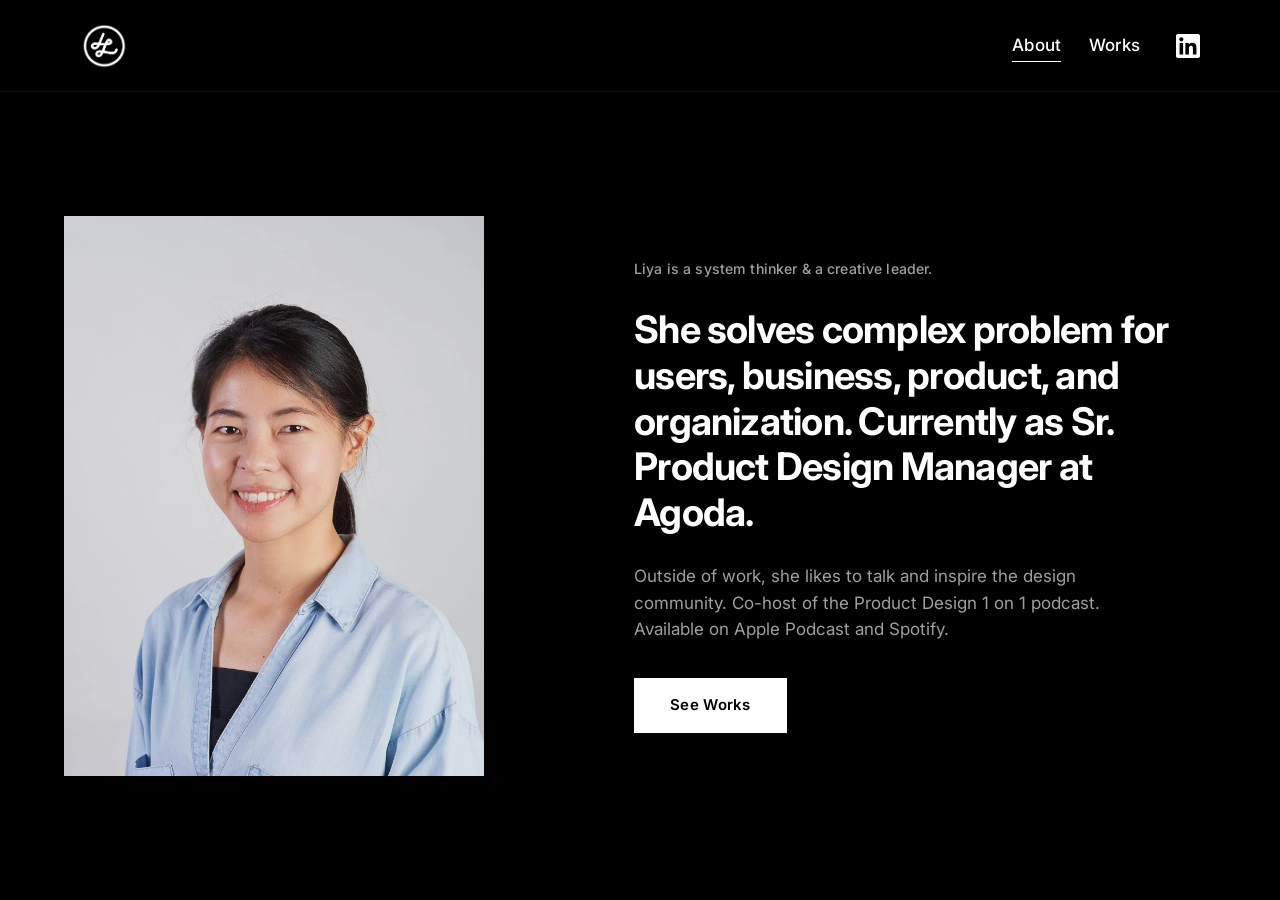
==== index.html @ 6d8e5030 "Initial site" ====
<!DOCTYPE html>
<html lang="en">
  <head>
    <meta charset="UTF-8" />
    <meta name="viewport" content="width=device-width, initial-scale=1.0" />
    <title>Liya — Product Design</title>
    <link rel="preconnect" href="https://fonts.googleapis.com" />
    <link rel="preconnect" href="https://fonts.gstatic.com" crossorigin />
    <link
      href="https://fonts.googleapis.com/css2?family=Inter:wght@400;500;600;700&display=swap"
      rel="stylesheet"
    />
    <link rel="stylesheet" href="styles.css" />
    <link rel="stylesheet" href="site-header.css" />
  </head>
  <body class="site-shell">
    <header class="site-nav" id="site-nav">
      <div class="site-nav__inner">
        <a class="site-nav__logo" href="index.html" aria-label="Liya — Home">
          <img src="assets/logo.png" alt="" width="80" height="80" />
        </a>
        <div class="site-nav__menu">
          <ul class="site-nav__links">
            <li class="site-nav__item">
              <a
                class="site-nav__link site-nav__link--active"
                href="index.html"
                aria-current="page"
                >About</a
              >
            </li>
            <li class="site-nav__item">
              <a class="site-nav__link" href="works.html">Works</a>
            </li>
          </ul>
          <a
            class="site-nav__social"
            href="https://www.linkedin.com/in/"
            target="_blank"
            rel="noopener noreferrer"
            aria-label="LinkedIn"
          >
            <svg viewBox="0 0 24 24" width="24" height="24" aria-hidden="true">
              <path
                fill="currentColor"
                d="M20.447 20.452h-3.554v-5.569c0-1.328-.027-3.037-1.852-3.037-1.853 0-2.136 1.445-2.136 2.939v5.667H9.351V9h3.414v1.561h.046c.477-.9 1.637-1.85 3.37-1.85 3.601 0 4.267 2.37 4.267 5.455v6.286zM5.337 7.433c-1.144 0-2.063-.926-2.063-2.065 0-1.138.92-2.063 2.063-2.063 1.14 0 2.064.925 2.064 2.063 0 1.139-.925 2.065-2.064 2.065zm1.782 13.019H3.555V9h3.564v11.452zM22 0H2C.9 0 0 .9 0 2v20c0 1.1.9 2 2 2h20c1.1 0 2-.9 2-2V2c0-1.1-.9-2-2-2z"
              />
            </svg>
          </a>
        </div>
      </div>
    </header>
    <main class="hero">
      <div class="hero__inner">
        <div class="hero__visual">
          <img
            class="hero__photo"
            src="assets/headshot.png"
            alt="Portrait of Liya"
            width="560"
            height="720"
          />
        </div>
        <div class="hero__content">
          <p class="hero__tagline">
            Liya is a system thinker &amp; a creative leader.
          </p>
          <h1 class="hero__headline">
            She solves complex problem for users, business, product, and
            organization. Currently as Sr. Product Design Manager at Agoda.
          </h1>
          <p class="hero__secondary">
            Outside of work, she likes to talk and inspire the design community.
            Co-host of the Product Design 1 on 1 podcast. Available on Apple
            Podcast and Spotify.
          </p>
          <a class="hero__cta" href="works.html">See Works</a>
        </div>
      </div>
    </main>
    <script src="site-header.js" defer></script>
  </body>
</html>
---- styles.css ----
*,
*::before,
*::after {
  box-sizing: border-box;
}

:root {
  --site-header-height: 5.75rem;
}

html {
  -webkit-text-size-adjust: 100%;
}

body {
  margin: 0;
  min-height: 100dvh;
  font-family: "Inter", system-ui, -apple-system, sans-serif;
  background: #000000;
  color: #ffffff;
  line-height: 1.5;
  -webkit-font-smoothing: antialiased;
}

.hero {
  min-height: calc(100dvh - var(--site-header-height, 5.75rem));
  display: flex;
  align-items: center;
  justify-content: center;
  padding: clamp(2rem, 6vw, 5rem) clamp(1.5rem, 5vw, 4rem);
}

.hero__inner {
  width: 100%;
  max-width: 1200px;
  display: grid;
  grid-template-columns: minmax(0, 1fr) minmax(0, 1.15fr);
  gap: clamp(2rem, 5vw, 4.5rem);
  align-items: center;
}

.hero__visual {
  display: flex;
  justify-content: flex-start;
  align-items: center;
}

.hero__photo {
  width: 100%;
  max-width: 420px;
  height: auto;
  display: block;
  object-fit: cover;
  aspect-ratio: 3 / 4;
}

.hero__content {
  display: flex;
  flex-direction: column;
  align-items: flex-start;
  gap: clamp(1.25rem, 3vw, 1.75rem);
}

.hero__tagline {
  margin: 0;
  font-size: clamp(0.8125rem, 1.1vw, 0.9375rem);
  font-weight: 500;
  letter-spacing: 0.01em;
  color: #a0a0a0;
  line-height: 1.45;
}

.hero__headline {
  margin: 0;
  font-size: clamp(1.5rem, 3.2vw, 2.375rem);
  font-weight: 700;
  line-height: 1.2;
  letter-spacing: -0.02em;
  color: #ffffff;
  max-width: 32ch;
}

.hero__secondary {
  margin: 0;
  font-size: clamp(0.9375rem, 1.35vw, 1.0625rem);
  font-weight: 400;
  color: #a0a0a0;
  line-height: 1.55;
  max-width: 48ch;
}

.hero__cta {
  margin-top: 0.5rem;
  display: inline-flex;
  align-items: center;
  justify-content: center;
  padding: 1rem 2.25rem;
  font-size: 0.9375rem;
  font-weight: 600;
  letter-spacing: 0.02em;
  color: #000000;
  background: #ffffff;
  text-decoration: none;
  border-radius: 0;
  border: none;
  transition: opacity 0.2s ease, transform 0.2s ease;
}

.hero__cta:hover {
  opacity: 0.92;
}

.hero__cta:focus-visible {
  outline: 2px solid #ffffff;
  outline-offset: 3px;
}

@media (max-width: 900px) {
  .hero__inner {
    grid-template-columns: 1fr;
    text-align: left;
  }

  .hero__visual {
    justify-content: center;
  }

  .hero__photo {
    max-width: min(320px, 70vw);
  }

  .hero__content {
    align-items: flex-start;
  }

  .hero__headline {
    max-width: none;
  }
}
---- site-header.css ----
/* Global top navigation — fixed, hide on scroll down / show on scroll up */

.site-shell {
  --header-offset: var(--site-header-height);
  padding-top: var(--header-offset);
  transition: padding-top 0.35s cubic-bezier(0.25, 0.46, 0.45, 0.94);
}

.site-shell.site-shell--nav-hidden {
  --header-offset: 0;
}

.site-nav {
  position: fixed;
  top: 0;
  left: 0;
  right: 0;
  z-index: 1000;
  height: var(--site-header-height);
  display: flex;
  align-items: center;
  background: #000000;
  border-bottom: 1px solid rgba(255, 255, 255, 0.06);
  transform: translateY(0);
  transition: transform 0.35s cubic-bezier(0.25, 0.46, 0.45, 0.94);
}

.site-shell.site-shell--nav-hidden .site-nav {
  transform: translateY(-100%);
}

.site-nav__inner {
  width: 100%;
  max-width: 1200px;
  margin: 0 auto;
  padding: 0 clamp(1.25rem, 4vw, 2.5rem);
  display: flex;
  align-items: center;
  justify-content: space-between;
  gap: 1.5rem;
}

.site-nav__logo {
  display: flex;
  align-items: center;
  justify-content: center;
  flex-shrink: 0;
  text-decoration: none;
  opacity: 1;
  transition: opacity 0.2s ease;
}

.site-nav__logo:hover {
  opacity: 0.85;
}

.site-nav__logo:focus-visible {
  outline: 2px solid #ffffff;
  outline-offset: 4px;
}

.site-nav__logo img {
  display: block;
  height: 3rem;
  width: auto;
}

.site-nav__menu {
  display: flex;
  align-items: center;
  gap: clamp(1.25rem, 3vw, 2.25rem);
}

.site-nav__links {
  display: flex;
  align-items: center;
  gap: clamp(1rem, 2.5vw, 1.75rem);
  list-style: none;
  margin: 0;
  padding: 0;
}

.site-nav__item {
  margin: 0;
}

.site-nav__link {
  position: relative;
  display: inline-block;
  font-size: 1.0625rem;
  font-weight: 500;
  color: #ffffff;
  text-decoration: none;
  letter-spacing: 0.01em;
  padding: 0.25rem 0;
  transition: color 0.2s ease;
}

.site-nav__link:hover {
  color: #a0a0a0;
}

.site-nav__link:focus-visible {
  outline: 2px solid #ffffff;
  outline-offset: 4px;
}

.site-nav__link::after {
  content: "";
  position: absolute;
  left: 0;
  right: 0;
  bottom: 0;
  height: 1px;
  background: #ffffff;
  transform: scaleX(0);
  transform-origin: left;
  transition: transform 0.25s ease;
}

.site-nav__link:hover::after,
.site-nav__link.site-nav__link--active::after {
  transform: scaleX(1);
}

.site-nav__link.site-nav__link--active {
  color: #ffffff;
}

.site-nav__link.site-nav__link--active:hover {
  color: #ffffff;
}

.site-nav__social {
  display: flex;
  align-items: center;
  justify-content: center;
  color: #ffffff;
  text-decoration: none;
  transition: color 0.2s ease, opacity 0.2s ease;
}

.site-nav__social:hover {
  color: #a0a0a0;
}

.site-nav__social:focus-visible {
  outline: 2px solid #ffffff;
  outline-offset: 4px;
}

.site-nav__social svg {
  display: block;
  width: 1.5rem;
  height: 1.5rem;
}

.simple-page {
  max-width: 42rem;
  margin: 0 auto;
  padding: clamp(1.5rem, 4vw, 2.5rem) clamp(1.5rem, 5vw, 4rem)
    clamp(3rem, 8vw, 5rem);
}

.simple-page__title {
  margin: 0 0 0.75rem;
  font-size: clamp(1.5rem, 3vw, 2rem);
  font-weight: 600;
  letter-spacing: -0.02em;
  color: #ffffff;
}

.simple-page__lead {
  margin: 0;
  font-size: 1rem;
  color: #a0a0a0;
  line-height: 1.6;
}

@media (prefers-reduced-motion: reduce) {
  .site-shell {
    transition: none;
  }

  .site-nav {
    transition: none;
  }

  .site-nav__link::after {
    transition: none;
  }
}
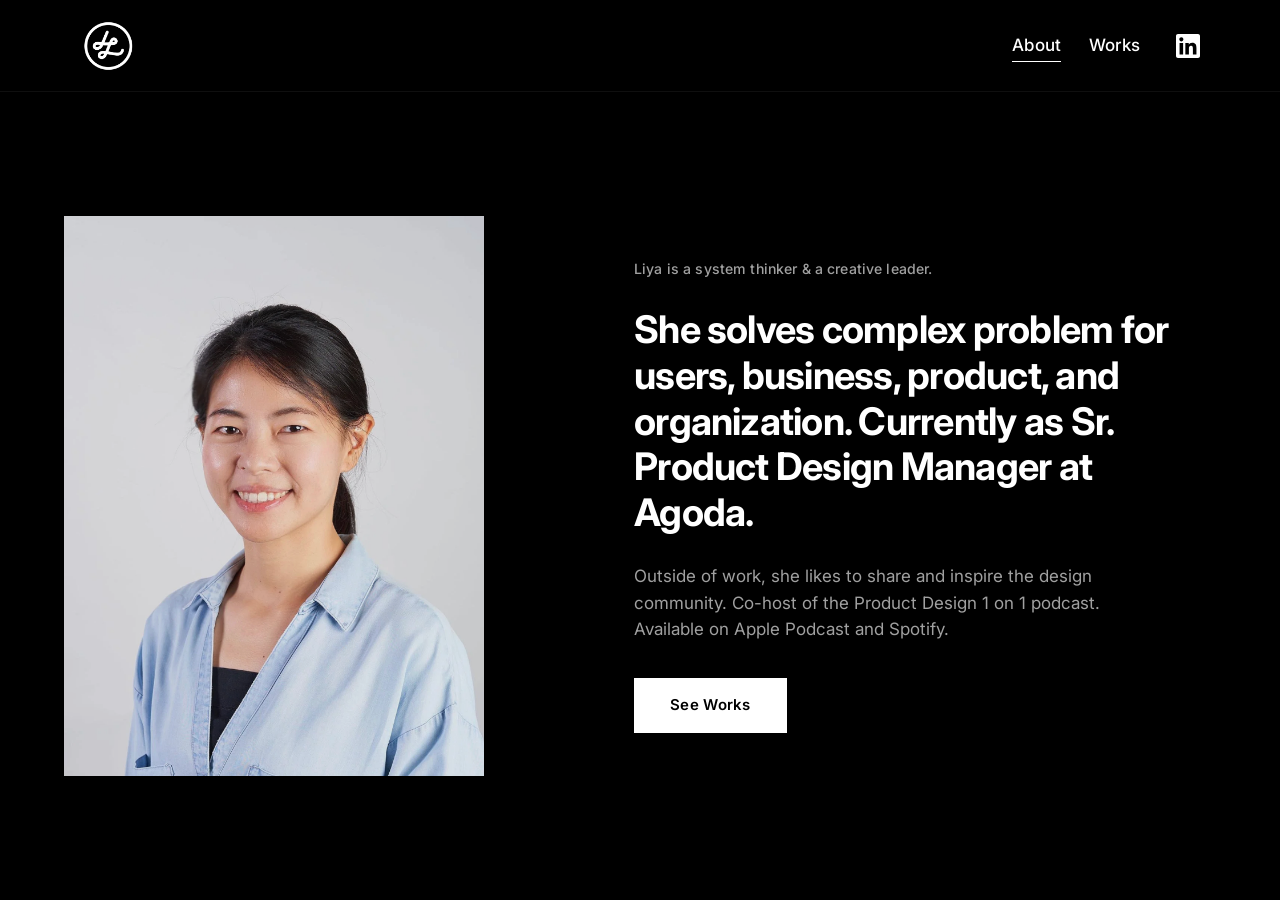
==== commit a9655d17: "About: update podcast blurb to share and inspire Made-with: Cursor" ====
--- a/index.html
+++ b/index.html
@@ -35,7 +35,7 @@
           </ul>
           <a
             class="site-nav__social"
-            href="https://www.linkedin.com/in/"
+            href="https://www.linkedin.com/in/liya-li/"
             target="_blank"
             rel="noopener noreferrer"
             aria-label="LinkedIn"
@@ -70,7 +70,7 @@
             organization. Currently as Sr. Product Design Manager at Agoda.
           </h1>
           <p class="hero__secondary">
-            Outside of work, she likes to talk and inspire the design community.
+            Outside of work, she likes to share and inspire the design community.
             Co-host of the Product Design 1 on 1 podcast. Available on Apple
             Podcast and Spotify.
           </p>
--- a/site-header.css
+++ b/site-header.css
@@ -61,7 +61,7 @@
 
 .site-nav__logo img {
   display: block;
-  height: 3rem;
+  height: 3.5rem;
   width: auto;
 }
 
